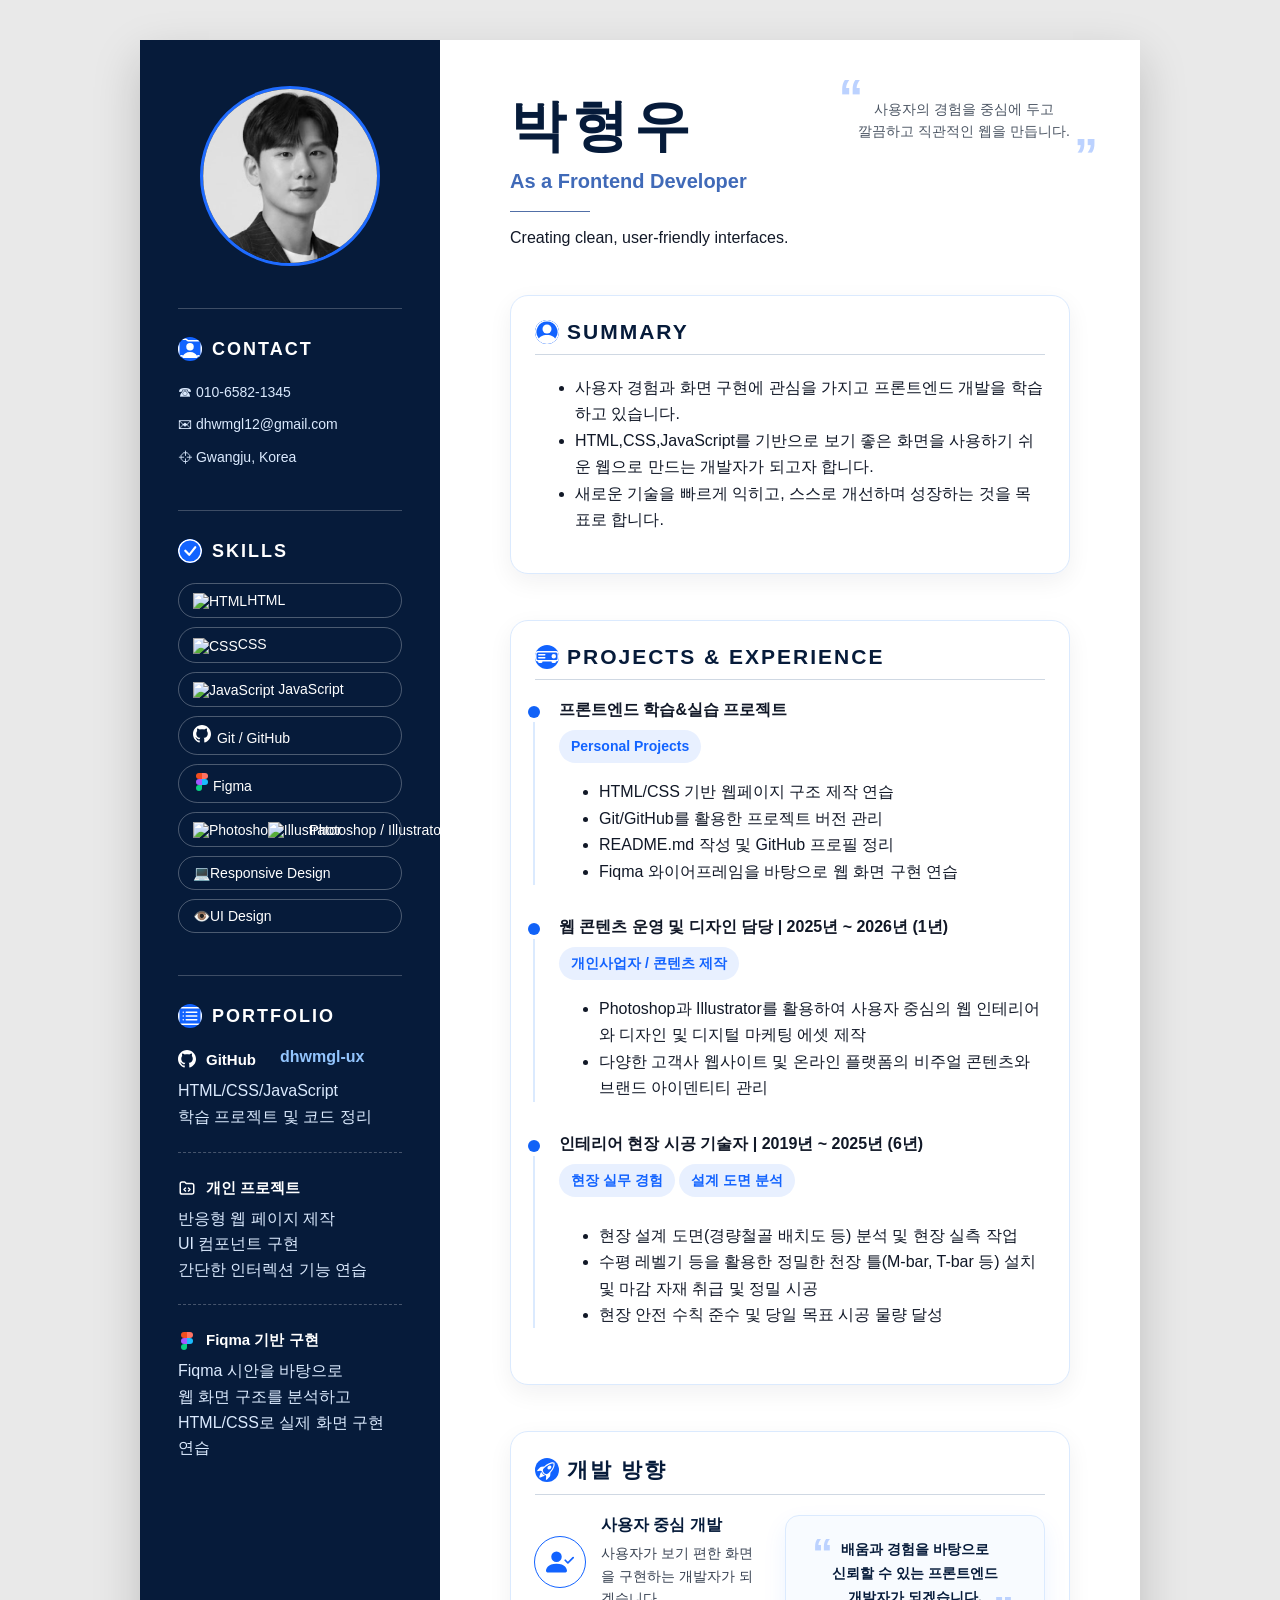
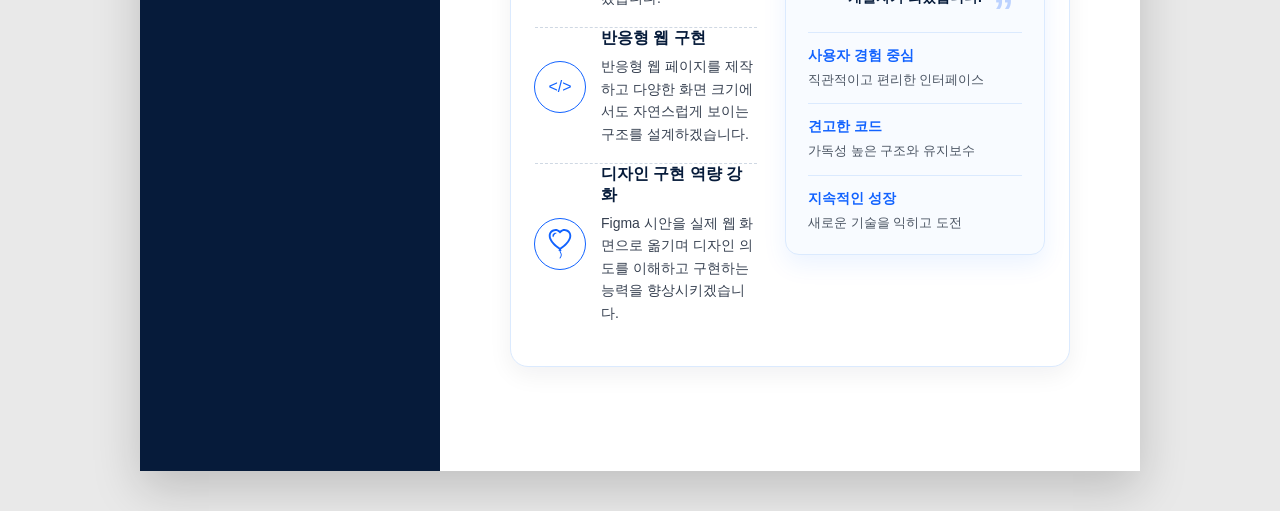
==== resume2026/index2.html @ 9ec42ae1 "260604애니메이션작업완료" ====
<!doctype html>
<html lang="ko">
  <head>
    <meta charset="UTF-8" />
    <meta name="viewport" content="width=device-width, initial-scale=1.0" />
    <title>박형우 포트폴리오 이력서</title>
    <link rel="stylesheet" href="style2.css" />
  </head>
  <body>
    <main class="resume">
      <aside class="sidebar">
        <div class="profile">
          <img src="ai.png" alt="박형우 프로필 사진" />
        </div>

        <section class="side-section">
          <h2>
            <svg
              class="title-icon"
              xmlns="http://www.w3.org/2000/svg"
              width="16"
              height="16"
              fill="currentColor"
              viewBox="0 0 16 16"
            >
              <path d="M8 9.05a2.5 2.5 0 1 0 0-5 2.5 2.5 0 0 0 0 5" />
              <path
                d="M1 1a1 1 0 0 0-1 1v11a1 1 0 0 0 1 1h.5a.5.5 0 0 0 .5-.5.5.5 0 0 1 1 0 .5.5 0 0 0 .5.5h9a.5.5 0 0 0 .5-.5.5.5 0 0 1 1 0 .5.5 0 0 0 .5.5h.5a1 1 0 0 0 1-1V3a1 1 0 0 0-1-1H6.707L6 1.293A1 1 0 0 0 5.293 1zm0 1h4.293L6 2.707A1 1 0 0 0 6.707 3H15v10h-.085a1.5 1.5 0 0 0-2.4-.63C11.885 11.223 10.554 10 8 10c-2.555 0-3.886 1.224-4.514 2.37a1.5 1.5 0 0 0-2.4.63H1z"
              />
            </svg>
            CONTACT
          </h2>

          <p>☎ 010-6582-1345</p>
          <p>✉ dhwmgl12@gmail.com</p>
          <p>⌖ Gwangju, Korea</p>
        </section>

        <section class="side-section">
          <h2>
            <svg
              class="title-icon"
              xmlns="http://www.w3.org/2000/svg"
              width="16"
              height="16"
              fill="currentColor"
              viewBox="0 0 16 16"
            >
              <path
                d="M8 15A7 7 0 1 1 8 1a7 7 0 0 1 0 14m0 1A8 8 0 1 0 8 0a8 8 0 0 0 0 16"
              />
              <path
                d="m10.97 4.97-.02.022-3.473 4.425-2.093-2.094a.75.75 0 0 0-1.06 1.06L6.97 11.03a.75.75 0 0 0 1.079-.02l3.992-4.99a.75.75 0 0 0-1.071-1.05"
              />
            </svg>
            SKILLS
          </h2>

          <ul class="skill-list">
            <li>
              <img
                class="skill-icon"
                src="https://cdn.jsdelivr.net/gh/devicons/devicon@latest/icons/html5/html5-original.svg"
                alt="HTML"
              />HTML
            </li>
            <li>
              <img
                class="skill-icon"
                src="https://cdn.jsdelivr.net/gh/devicons/devicon@latest/icons/css3/css3-original.svg"
                alt="CSS"
              />CSS
            </li>
            <li>
              <img
                class="skill-icon"
                src="https://cdn.jsdelivr.net/gh/devicons/devicon@latest/icons/javascript/javascript-original.svg"
                alt="JavaScript"
              />
              JavaScript
            </li>
            <li>
              <svg
                class="pf-img"
                xmlns="http://www.w3.org/2000/svg"
                viewBox="0 0 24 24"
                fill="currentColor"
              >
                <path
                  d="M12 0C5.37 0 0 5.37 0 12c0 5.3 3.44 9.8 8.21 11.39.6.11.82-.26.82-.58v-2.17c-3.34.73-4.04-1.61-4.04-1.61-.55-1.39-1.34-1.76-1.34-1.76-1.09-.75.08-.74.08-.74 1.21.09 1.85 1.24 1.85 1.24 1.07 1.84 2.81 1.31 3.5 1 .11-.78.42-1.31.76-1.61-2.67-.3-5.47-1.33-5.47-5.93 0-1.31.47-2.38 1.24-3.22-.12-.3-.54-1.52.12-3.18 0 0 1.01-.32 3.3 1.23.96-.27 1.98-.4 3-.4s2.04.13 3 .4c2.29-1.55 3.3-1.23 3.3-1.23.66 1.66.24 2.88.12 3.18.77.84 1.24 1.91 1.24 3.22 0 4.61-2.81 5.63-5.48 5.93.43.37.81 1.1.81 2.22v3.29c0 .32.22.7.83.58C20.56 21.8 24 17.3 24 12c0-6.63-5.37-12-12-12z"
                />
              </svg>
              Git / GitHub
            </li>
            <li>
              <svg
                class="pf-img"
                xmlns="http://www.w3.org/2000/svg"
                viewBox="0 0 38 57"
              >
                <path fill="#F24E1E" d="M19 0H9.5a9.5 9.5 0 0 0 0 19H19V0z" />
                <path fill="#A259FF" d="M19 19H9.5a9.5 9.5 0 0 0 0 19H19V19z" />
                <path fill="#0ACF83" d="M19 38H9.5A9.5 9.5 0 1 0 19 47.5V38z" />
                <path fill="#FF7262" d="M19 0h9.5a9.5 9.5 0 1 1 0 19H19V0z" />
                <path
                  fill="#1ABCFE"
                  d="M19 19h9.5a9.5 9.5 0 1 1 0 19H19V19z"
                /></svg
              >Figma
            </li>
            <li class="skill-photoshop">
              <span class="logo-stack">
                <img
                  class="skill-icon"
                  src="https://cdn.jsdelivr.net/gh/devicons/devicon@latest/icons/photoshop/photoshop-original.svg"
                  alt="Photoshop" />
                <img
                  class="skill-icon"
                  src="https://cdn.jsdelivr.net/gh/devicons/devicon@latest/icons/illustrator/illustrator-original.svg"
                  alt="Illustrator"
              /></span>
              Photoshop / Illustrator
            </li>

            <li>💻Responsive Design</li>
            <li>👁️UI Design</li>
          </ul>
        </section>

        <section class="side-section">
          <h2>
            <svg
              class="title-icon"
              xmlns="http://www.w3.org/2000/svg"
              width="16"
              height="16"
              fill="currentColor"
              viewBox="0 0 16 16"
            >
              <path
                d="M14.5 3a.5.5 0 0 1 .5.5v9a.5.5 0 0 1-.5.5h-13a.5.5 0 0 1-.5-.5v-9a.5.5 0 0 1 .5-.5zm-13-1A1.5 1.5 0 0 0 0 3.5v9A1.5 1.5 0 0 0 1.5 14h13a1.5 1.5 0 0 0 1.5-1.5v-9A1.5 1.5 0 0 0 14.5 2z"
              />
              <path
                d="M5 8a.5.5 0 0 1 .5-.5h7a.5.5 0 0 1 0 1h-7A.5.5 0 0 1 5 8m0-2.5a.5.5 0 0 1 .5-.5h7a.5.5 0 0 1 0 1h-7a.5.5 0 0 1-.5-.5m0 5a.5.5 0 0 1 .5-.5h7a.5.5 0 0 1 0 1h-7a.5.5 0 0 1-.5-.5m-1-5a.5.5 0 1 1-1 0 .5.5 0 0 1 1 0M4 8a.5.5 0 1 1-1 0 .5.5 0 0 1 1 0m0 2.5a.5.5 0 1 1-1 0 .5.5 0 0 1 1 0"
              />
            </svg>
            PORTFOLIO
          </h2>

          <div class="portfolio-item">
            <h3 class="sidebar-title">
              <svg
                class="pf-img"
                xmlns="http://www.w3.org/2000/svg"
                viewBox="0 0 24 24"
                fill="currentColor"
              >
                <path
                  d="M12 0C5.37 0 0 5.37 0 12c0 5.3 3.44 9.8 8.21 11.39.6.11.82-.26.82-.58v-2.17c-3.34.73-4.04-1.61-4.04-1.61-.55-1.39-1.34-1.76-1.34-1.76-1.09-.75.08-.74.08-.74 1.21.09 1.85 1.24 1.85 1.24 1.07 1.84 2.81 1.31 3.5 1 .11-.78.42-1.31.76-1.61-2.67-.3-5.47-1.33-5.47-5.93 0-1.31.47-2.38 1.24-3.22-.12-.3-.54-1.52.12-3.18 0 0 1.01-.32 3.3 1.23.96-.27 1.98-.4 3-.4s2.04.13 3 .4c2.29-1.55 3.3-1.23 3.3-1.23.66 1.66.24 2.88.12 3.18.77.84 1.24 1.91 1.24 3.22 0 4.61-2.81 5.63-5.48 5.93.43.37.81 1.1.81 2.22v3.29c0 .32.22.7.83.58C20.56 21.8 24 17.3 24 12c0-6.63-5.37-12-12-12z"
                />
              </svg>
              <span>GitHub</span>

              <a
                href="https://github.com/dhwmgl12-ux/dhwmgl12-ux"
                target="_blank"
                class="github-link"
                rel="noopener noreferrer"
                >dhwmgl-ux</a
              >
            </h3>

            <p>HTML/CSS/JavaScript <br />학습 프로젝트 및 코드 정리</p>
          </div>

          <div class="portfolio-item">
            <h3 class="sidebar-title">
              <svg
                class="pf-img"
                xmlns="http://www.w3.org/2000/svg"
                viewBox="0 0 24 24"
                fill="none"
                stroke="currentColor"
                stroke-width="2"
                stroke-linecap="round"
                stroke-linejoin="round"
              >
                <path
                  d="M3 6.5A2.5 2.5 0 0 1 5.5 4H9l2 2h7.5A2.5 2.5 0 0 1 21 8.5v9A2.5 2.5 0 0 1 18.5 20h-13A2.5 2.5 0 0 1 3 17.5z"
                />
                <path d="m10 12-2 2 2 2" />
                <path d="m14 12 2 2-2 2" />
              </svg>
              개인 프로젝트
            </h3>
            <p>
              반응형 웹 페이지 제작 <br />
              UI 컴포넌트 구현 <br />간단한 인터렉션 기능 연습
            </p>
          </div>

          <div class="portfolio-item">
            <h3 class="sidebar-title">
              <svg
                class="pf-img"
                xmlns="http://www.w3.org/2000/svg"
                viewBox="0 0 38 57"
              >
                <path fill="#F24E1E" d="M19 0H9.5a9.5 9.5 0 0 0 0 19H19V0z" />
                <path fill="#A259FF" d="M19 19H9.5a9.5 9.5 0 0 0 0 19H19V19z" />
                <path fill="#0ACF83" d="M19 38H9.5A9.5 9.5 0 1 0 19 47.5V38z" />
                <path fill="#FF7262" d="M19 0h9.5a9.5 9.5 0 1 1 0 19H19V0z" />
                <path fill="#1ABCFE" d="M19 19h9.5a9.5 9.5 0 1 1 0 19H19V19z" />
              </svg>
              Fiqma 기반 구현
            </h3>
            <p>
              Fiqma 시안을 바탕으로 <br />웹 화면 구조를 분석하고
              <br />HTML/CSS로 실제 화면 구현 연습
            </p>
          </div>
        </section>
      </aside>

      <section class="main-content">
        <header class="intro">
          <h1>박형우</h1>
          <p class="job-title">As a Frontend Developer</p>
          <p class="intro-text">Creating clean, user-friendly interfaces.</p>
          <p class="quote-text">
            사용자의 경험을 중심에 두고 <br />
            깔끔하고 직관적인 웹을 만듭니다.
          </p>
        </header>

        <section class="content-section">
          <h2 class="sidebar-title">
            <svg
              class="title-icon"
              xmlns="http://www.w3.org/2000/svg"
              width="16"
              height="16"
              fill="currentColor"
              viewBox="0 0 16 16"
            >
              <path d="M11 6a3 3 0 1 1-6 0 3 3 0 0 1 6 0" />
              <path
                fill-rule="evenodd"
                d="M0 8a8 8 0 1 1 16 0A8 8 0 0 1 0 8m8-7a7 7 0 0 0-5.468 11.37C3.242 11.226 4.805 10 8 10s4.757 1.225 5.468 2.37A7 7 0 0 0 8 1"
              />
            </svg>
            SUMMARY
          </h2>
          <ul>
            <li>
              사용자 경험과 화면 구현에 관심을 가지고 프론트엔드 개발을 학습하고
              있습니다.
            </li>
            <li>
              HTML,CSS,JavaScript를 기반으로 보기 좋은 화면을 사용하기 쉬운
              웹으로 만드는 개발자가 되고자 합니다.
            </li>
            <li>
              새로운 기술을 빠르게 익히고, 스스로 개선하며 성장하는 것을 목표로
              합니다.
            </li>
          </ul>
        </section>

        <section class="content-section">
          <h2 class="sidebar-title">
            <svg
              class="title-icon"
              xmlns="http://www.w3.org/2000/svg"
              width="16"
              height="16"
              fill="currentColor"
              viewBox="0 0 16 16"
            >
              <path
                d="M14 7.5a1.5 1.5 0 1 1-3 0 1.5 1.5 0 0 1 3 0M2.5 6a.5.5 0 0 0 0 1h4a.5.5 0 0 0 0-1zm0 2a.5.5 0 0 0 0 1h4a.5.5 0 0 0 0-1z"
              />
              <path
                d="M0 6a2 2 0 0 1 2-2h12a2 2 0 0 1 2 2v3a2 2 0 0 1-2 2 1 1 0 0 1-1 1h-1a1 1 0 0 1-1-1H5a1 1 0 0 1-1 1H3a1 1 0 0 1-1-1 2 2 0 0 1-2-2zm2-1a1 1 0 0 0-1 1v3a1 1 0 0 0 1 1h12a1 1 0 0 0 1-1V6a1 1 0 0 0-1-1z"
              />
            </svg>
            PROJECTS & EXPERIENCE
          </h2>

          <div class="experience-item">
            <h3>프론트엔드 학습&실습 프로젝트</h3>
            <p class="tag">Personal Projects</p>

            <ul>
              <li>HTML/CSS 기반 웹페이지 구조 제작 연습</li>
              <li>Git/GitHub를 활용한 프로젝트 버전 관리</li>
              <li>README.md 작성 및 GitHub 프로필 정리</li>
              <li>Fiqma 와이어프레임을 바탕으로 웹 화면 구현 연습</li>
            </ul>
          </div>

          <div class="experience-item">
            <h3>웹 콘텐츠 운영 및 디자인 담당 | 2025년 ~ 2026년 (1년)</h3>
            <p class="tag">개인사업자 / 콘텐츠 제작</p>

            <div>
              <ul>
                <li>
                  Photoshop과 Illustrator를 활용하여 사용자 중심의 웹 인테리어와
                  디자인 및 디지털 마케팅 에셋 제작
                </li>
                <li>
                  다양한 고객사 웹사이트 및 온라인 플랫폼의 비주얼 콘텐츠와
                  브랜드 아이덴티티 관리
                </li>
              </ul>
            </div>
          </div>

          <div class="experience-item">
            <h3>인테리어 현장 시공 기술자 | 2019년 ~ 2025년 (6년)</h3>
            <p class="tag-second">현장 실무 경험</p>
            <p class="tag-second">설계 도면 분석</p>

            <div>
              <ul>
                <li>
                  현장 설계 도면(경량철골 배치도 등) 분석 및 현장 실측 작업
                </li>
                <li>
                  수평 레벨기 등을 활용한 정밀한 천장 틀(M-bar, T-bar 등) 설치
                  및 마감 자재 취급 및 정밀 시공
                </li>
                <li>현장 안전 수칙 준수 및 당일 목표 시공 물량 달성</li>
              </ul>
            </div>
          </div>
        </section>

        <section class="content-section">
          <h2 class="sidebar-title">
            <svg
              class="title-icon"
              xmlns="http://www.w3.org/2000/svg"
              width="12"
              height="12"
              fill="currentColor"
              viewBox="-2 -2 22 18"
            >
              <path
                d="M9.752 6.193c.599.6 1.73.437 2.528-.362s.96-1.932.362-2.531c-.599-.6-1.73-.438-2.528.361-.798.8-.96 1.933-.362 2.532"
              />
              <path
                d="M15.811 3.312c-.363 1.534-1.334 3.626-3.64 6.218l-.24 2.408a2.56 2.56 0 0 1-.732 1.526L8.817 15.85a.51.51 0 0 1-.867-.434l.27-1.899c.04-.28-.013-.593-.131-.956a9 9 0 0 0-.249-.657l-.082-.202c-.815-.197-1.578-.662-2.191-1.277-.614-.615-1.079-1.379-1.275-2.195l-.203-.083a10 10 0 0 0-.655-.248c-.363-.119-.675-.172-.955-.132l-1.896.27A.51.51 0 0 1 .15 7.17l2.382-2.386c.41-.41.947-.67 1.524-.734h.006l2.4-.238C9.005 1.55 11.087.582 12.623.208c.89-.217 1.59-.232 2.08-.188.244.023.435.06.57.093q.1.026.16.045c.184.06.279.13.351.295l.029.073a3.5 3.5 0 0 1 .157.721c.055.485.051 1.178-.159 2.065m-4.828 7.475.04-.04-.107 1.081a1.54 1.54 0 0 1-.44.913l-1.298 1.3.054-.38c.072-.506-.034-.993-.172-1.418a9 9 0 0 0-.164-.45c.738-.065 1.462-.38 2.087-1.006M5.205 5c-.625.626-.94 1.351-1.004 2.09a9 9 0 0 0-.45-.164c-.424-.138-.91-.244-1.416-.172l-.38.054 1.3-1.3c.245-.246.566-.401.91-.44l1.08-.107zm9.406-3.961c-.38-.034-.967-.027-1.746.163-1.558.38-3.917 1.496-6.937 4.521-.62.62-.799 1.34-.687 2.051.107.676.483 1.362 1.048 1.928.564.565 1.25.941 1.924 1.049.71.112 1.429-.067 2.048-.688 3.079-3.083 4.192-5.444 4.556-6.987.183-.771.18-1.345.138-1.713a3 3 0 0 0-.045-.283 3 3 0 0 0-.3-.041Z"
              />
              <path
                d="M7.009 12.139a7.6 7.6 0 0 1-1.804-1.352A7.6 7.6 0 0 1 3.794 8.86c-1.102.992-1.965 5.054-1.839 5.18.125.126 3.936-.896 5.054-1.902Z"
              />
            </svg>
            개발 방향
          </h2>

          <div class="direction-wrap">
            <div class="direction-left">
              <div class="direction-item">
                <div class="direction-circle">
                  <svg
                    xmlns="http://www.w3.org/2000/svg"
                    width="28"
                    height="28"
                    fill="currentColor"
                    class="bi bi-person-check-fill"
                    viewBox="0 0 16 16"
                  >
                    <path
                      fill-rule="evenodd"
                      d="M15.854 5.146a.5.5 0 0 1 0 .708l-3 3a.5.5 0 0 1-.708 0l-1.5-1.5a.5.5 0 0 1 .708-.708L12.5 7.793l2.646-2.647a.5.5 0 0 1 .708 0"
                    />
                    <path
                      d="M1 14s-1 0-1-1 1-4 6-4 6 3 6 4-1 1-1 1zm5-6a3 3 0 1 0 0-6 3 3 0 0 0 0 6"
                    />
                  </svg>
                </div>
                <div>
                  <h3>사용자 중심 개발</h3>
                  <p>사용자가 보기 편한 화면을 구현하는 개발자가 되겠습니다.</p>
                </div>
              </div>

              <div class="direction-item">
                <div class="direction-circle">
                  <span class="direction-icon">&lt;/&gt;</span>
                </div>
                <div>
                  <h3>반응형 웹 구현</h3>
                  <p>
                    반응형 웹 페이지를 제작하고 다양한 화면 크기에서도
                    자연스럽게 보이는 구조를 설계하겠습니다.
                  </p>
                </div>
              </div>

              <div class="direction-item">
                <div class="direction-circle">
                  <svg
                    xmlns="http://www.w3.org/2000/svg"
                    width="30"
                    height="30"
                    fill="currentColor"
                    class="bi bi-balloon-heart"
                    viewBox="0 0 16 16"
                  >
                    <path
                      fill-rule="evenodd"
                      d="m8 2.42-.717-.737c-1.13-1.161-3.243-.777-4.01.72-.35.685-.451 1.707.236 3.062C4.16 6.753 5.52 8.32 8 10.042c2.479-1.723 3.839-3.29 4.491-4.577.687-1.355.587-2.377.236-3.061-.767-1.498-2.88-1.882-4.01-.721zm-.49 8.5c-10.78-7.44-3-13.155.359-10.063q.068.062.132.129.065-.067.132-.129c3.36-3.092 11.137 2.624.357 10.063l.235.468a.25.25 0 1 1-.448.224l-.008-.017c.008.11.02.202.037.29.054.27.161.488.419 1.003.288.578.235 1.15.076 1.629-.157.469-.422.867-.588 1.115l-.004.007a.25.25 0 1 1-.416-.278c.168-.252.4-.6.533-1.003.133-.396.163-.824-.049-1.246l-.013-.028c-.24-.48-.38-.758-.448-1.102a3 3 0 0 1-.052-.45l-.04.08a.25.25 0 1 1-.447-.224l.235-.468ZM6.013 2.06c-.649-.18-1.483.083-1.85.798-.131.258-.245.689-.08 1.335.063.244.414.198.487-.043.21-.697.627-1.447 1.359-1.692.217-.073.304-.337.084-.398"
                    />
                  </svg>
                </div>

                <div>
                  <h3>디자인 구현 역량 강화</h3>
                  <p>
                    Figma 시안을 실제 웹 화면으로 옮기며 디자인 의도를 이해하고
                    구현하는 능력을 향상시키겠습니다.
                  </p>
                </div>
              </div>
            </div>

            <div class="direction-card">
              <p class="card-quote">
                배움과 경험을 바탕으로<br />
                신뢰할 수 있는 프론트엔드<br />
                개발자가 되겠습니다.
              </p>

              <div class="card-item">
                <h4>사용자 경험 중심</h4>
                <p>직관적이고 편리한 인터페이스</p>
              </div>

              <div class="card-item">
                <h4>견고한 코드</h4>
                <p>가독성 높은 구조와 유지보수</p>
              </div>

              <div class="card-item">
                <h4>지속적인 성장</h4>
                <p>새로운 기술을 익히고 도전</p>
              </div>
            </div>
          </div>
        </section>
      </section>
    </main>
  </body>
</html>
---- resume2026/style2.css ----
* {
  box-sizing: border-box;
}

@import url("https://fonts.googleapis.com/css2?family=Noto+Sans+KR:wght@400;500;600;700;800&display=swap");

body {
  margin: 0;
  background: #e9e9e9;
  font-family: "Noto Sans KR", sans-serif;
  color: #111827;
}

/* 전체 이력서 박스 */
.resume {
  width: 1000px;
  max-width: 95%;
  margin: 40px auto;
  display: grid;
  grid-template-columns: 300px 1fr;
  background: #fff;
  box-shadow: 0 18px 45px rgba(0, 0, 0, 0.18);
  overflow: hidden;
}

.sidebar {
  background: #061b3a;
  color: #fff;
  padding: 46px 38px;
}

.profile {
  width: 180px;
  height: 180px;
  margin: 0 auto 42px;
  border-radius: 50%;
  overflow: hidden;
  border: 3px solid #1e6bff;
}

.profile img {
  width: 100%;
  height: 100%;
  object-fit: cover;
  filter: grayscale(100%);
}
/* 사이드 섹션 */
.side-section {
  margin-bottom: 42px;
  padding-top: 28px;
  border-top: 1px solid rgba(255, 255, 255, 0.22);
}

.side-section h2 {
  margin: 0 0 20px;
  font-size: 18px;
  letter-spacing: 2px;
  color: #fff;
  display: flex;
  align-items: center;
  gap: 10px;
}

.side-section p {
  margin: 10px 0;
  font-size: 14px;
  line-height: 1.6;
  color: #dbeafe;
}

/* 스킬 */
.skill-list {
  list-style: none;
  padding: 0;
  margin: 0;
}

.skill-list li {
  margin-bottom: 9px;
  padding: 8px 14px;
  border: 1px solid rgba(255, 255, 255, 0.28);
  border-radius: 999px;
  font-size: 14px;
  color: #fff;

  transition:
    transform 0.22s ease,
    background 0.22s ease,
    border-color 0.22s ease;
}

.skill-list li:hover {
  transform: translatex(6px);
  background: rgba(18, 99, 255, 0.16);
  border-color: #1263ff;
}

/* photoshop + illustrator 겹침 효과 */
.skill-photoshop {
  display: flex;
  align-items: center;
  white-space: nowrap;
}

.skill-photoshop img + img {
  margin-left: -12px;
}

.skill-icon {
  width: 20px;
  height: 20px;
  object-fit: contain;
  vertical-align: middle;
}

.pf-img {
  width: 18px;
  height: 18px;
  margin-right: 2px;
}

/* 포트폴리오 */
.portfolio-item {
  margin-bottom: 26px;
  padding-bottom: 22px;
  border-bottom: 1px dashed rgba(255, 255, 255, 0.25);
}

.portfolio-item:last-child {
  border-bottom: none;
}

.portfolio-item h3 {
  margin: 0 0 8px;
  font-size: 15px;
  color: #fff;
}

.portfolio-item p {
  margin: 0;
  font-size: 16px;
  line-height: 1.6;
  color: #dbeafe;
}

/* github 링크 */
.github-link {
  margin-left: 16px;
  margin-bottom: 4px;
  color: #93c5fd;
  font-size: 16px;
  text-decoration: none;
  font-weight: 600;
}

/* 오른쪽 본문 */
.main-content {
  padding: 58px 70px;
  background: #fff;
}

/* 상단 소개 */
.intro {
  margin-bottom: 48px;
  position: relative;
}

.intro h1 {
  margin: 0;
  font-size: 56px;
  line-height: 1;
  letter-spacing: 6px;
  color: #061b3a;
}

.job-title {
  margin: 16px 0 18px;
  font-size: 20px;
  font-weight: 800;
  color: #406ab8;
}

.intro-text {
  border-top: none;
  position: relative;
  padding-top: 18px;
}
/* 인트로 선 */
.intro-text::before {
  content: "";
  position: absolute;
  top: 0%;
  width: 80px;
  height: 1px;
  background-color: #516fa7;
}

/* 오른쪽 상단 문구 */
.quote-text {
  position: absolute;
  top: 0;
  right: 0;
  margin: 0;
  font-size: 14px;
  line-height: 1.6;
  text-align: center;
  color: #4b5563;

  animation: softFade 4s ease-in-out infinite;
}

.quote-text::before {
  content: "“";
  position: absolute;
  top: -40px;
  left: -20px;
  color: #bcd2ff;
  font-size: 50px;
  font-weight: bold;
}

.quote-text::after {
  content: "”";
  position: absolute;
  right: -28px;
  bottom: -52px;
  font-size: 48px;
  color: #bcd2ff;
  font-weight: bold;
}

@keyframes softFade {
  0% {
    opacity: 0;
    transform: translateY(8px);
  }

  20% {
    opacity: 1;
    transform: translateY(0);
  }

  75% {
    opacity: 1;
    transform: translateY(0);
  }

  100% {
    opacity: 0;
    transform: translateY(-6px);
  }
}

/* 오른쪽 섹션 공통 */
/* 섹션을 카드처럼 보이게 만들기 */
.content-section {
  margin-bottom: 46px;
  padding: 24px;
  border: 1px solid #dbeafe;
  border-radius: 18px;
  background: #fff;
  box-shadow: 0 8px 24px rgba(15, 23, 42, 0.06);

  transition:
    transform 0.25s ease,
    box-shadow 0.25s ease,
    border-color 0.25s ease;
}

/* 오른쪽 섹션 hover */
.content-section:hover {
  transform: translateY(-4px);
  border-color: #1263ff;
  box-shadow: 0 14px 32px rgba(18, 99, 255, 0.12);
}

.content-section h2 {
  display: flex;
  align-items: center;
  gap: 8px;
  margin: 0 0 20px;
  padding-bottom: 10px;
  border-bottom: 1px solid #cfd8e3;
  font-size: 21px;
  letter-spacing: 2px;
  color: #061b3a;
}

.content-section li {
  line-height: 1.65;
}

/* 제목 속성값과 아이콘 hover */
.title-icon {
  width: 24px;
  height: 24px;
  border-radius: 50%;
  background: #1263ff;
  color: #fff;
  display: flex;
  align-items: center;
  justify-content: center;
  font-size: 12px;

  transition:
    transform 0.25s ease,
    box-shadow 0.25s ease;
}

.content-section:hover .title-icon {
  transform: scale(1.08);
  box-shadow: 0 0 0 5px rgba(18, 99, 255, 0.12);
}

.title-icon-dark {
  width: 24px;
  height: 24px;
  border-radius: 50%;
  background: #1e3874;
  color: #fff;
  display: flex;
  align-items: center;
  justify-content: center;
  font-size: 12px;
}

.title-icon svg {
  width: 14px;
  height: 14px;
  display: block;
}

/* h2 ,h3 정렬*/
.sidebar-title {
  display: flex;
  align-items: center;
  gap: 8px;
}

/* 경험 항목 */
.experience-item {
  position: relative;
  margin-bottom: 32px;
  padding-left: 24px;
}

/* PROJECTS & EXPERIENCE 본문 옆 파란 점 */
.experience-item::before {
  content: "";
  position: absolute;
  left: -7px;
  top: 6px;
  width: 12px;
  height: 12px;
  background: #1162f7;
  border-radius: 50%;
  z-index: 2;
}

/* PROJECTS & EXPERIENCE 본문 옆 실선 */
.experience-item::after {
  content: "";
  position: absolute;
  left: -2px;
  top: 22px;
  bottom: 0;
  width: 2px;
  background: #dbeafe;
  z-index: 1;
}

.experience-item h3 {
  display: block;
  margin: 0 10px 9px 0;
  font-size: 16px;
  color: #111827;
}

.experience-item p {
  margin: 0 0 10px;
  font-size: 14px;
  line-height: 1.65;
}

.experience-item .tag {
  display: flex;
  width: fit-content;
  align-items: center;
  padding: 5px 12px;
  background: #e8f0ff;
  border-radius: 999px;
  color: #1263ff;
  font-size: 14px;
  font-weight: 600;
  vertical-align: middle;
}

.tag-second {
  display: inline-flex;
  width: fit-content;
  align-items: center;

  margin: 0 8px 4px 0;
  padding: 5px 12px;
  background: #e8f0ff;
  border-radius: 999px;
  color: #1263ff;
  font-size: 12px;
  font-weight: 600;
}

.direction-wrap {
  display: grid;
  grid-template-columns: 1fr 260px;
  gap: 28px;
  align-items: start;
}

.direction-item {
  display: grid;
  grid-template-columns: 50px 1fr;
  gap: 16px;
  align-items: flex-start;
  padding-bottom: 18px;
  border-bottom: 1px dashed #cfd8e3;
}

.direction-item:last-child {
  border-bottom: none;
}

.direction-circle {
  height: 52px;
  width: 52px;
  border: 1px solid #1263ff;
  border-radius: 50%;
  color: #1263ff;

  display: flex;
  align-items: center;
  justify-content: center;
  justify-self: center;
  align-self: center;
  flex-shrink: 0;
}

.direction-item h3 {
  margin: 0 0 6px;
  font-size: 16px;
  color: #061b3a;
}

.direction-item p {
  margin: 0;
  font-size: 14px;
  line-height: 1.6;
  color: #374151;
}

/* 카드 속성 값과 hover */
.direction-card {
  padding: 22px;
  border: 1px solid #dbeafe;
  border-radius: 14px;
  background: #f8fbff;
  box-shadow: 0 10px 25px rgba(18, 99, 255, 0.08);

  transition:
    transform 0.25s ease,
    box-shadow 0.25s ease,
    border-color 0.25s ease;
}

.direction-card:hover {
  transform: translateY(-5px);
  border-color: #1263ff;
  box-shadow: 0 18 38px rgba(18, 99, 255, 0.16);
}

.card-quote {
  position: relative;
  margin: 0 0 22px;
  text-align: center;
  font-size: 14px;
  line-height: 1.7;
  font-weight: 700;
  color: #061b3a;
}

.card-quote::before {
  content: "“";
  position: absolute;
  top: -20px;
  left: 4px;
  font-size: 42px;
  color: #bcd2ff;
}

.card-quote::after {
  content: "”";
  position: absolute;
  right: 8px;
  bottom: -38px;
  font-size: 42px;
  color: #bcd2ff;
}

.card-item {
  padding-top: 14px;
  margin-top: 14px;
  border-top: 1px solid #dbeafe;
}

.card-item h4 {
  margin: 0 0 5px;
  font-size: 14px;
  color: #1263ff;
}

.card-item p {
  margin: 0;
  font-size: 13px;
  line-height: 1.5;
  color: #4b5563;
}
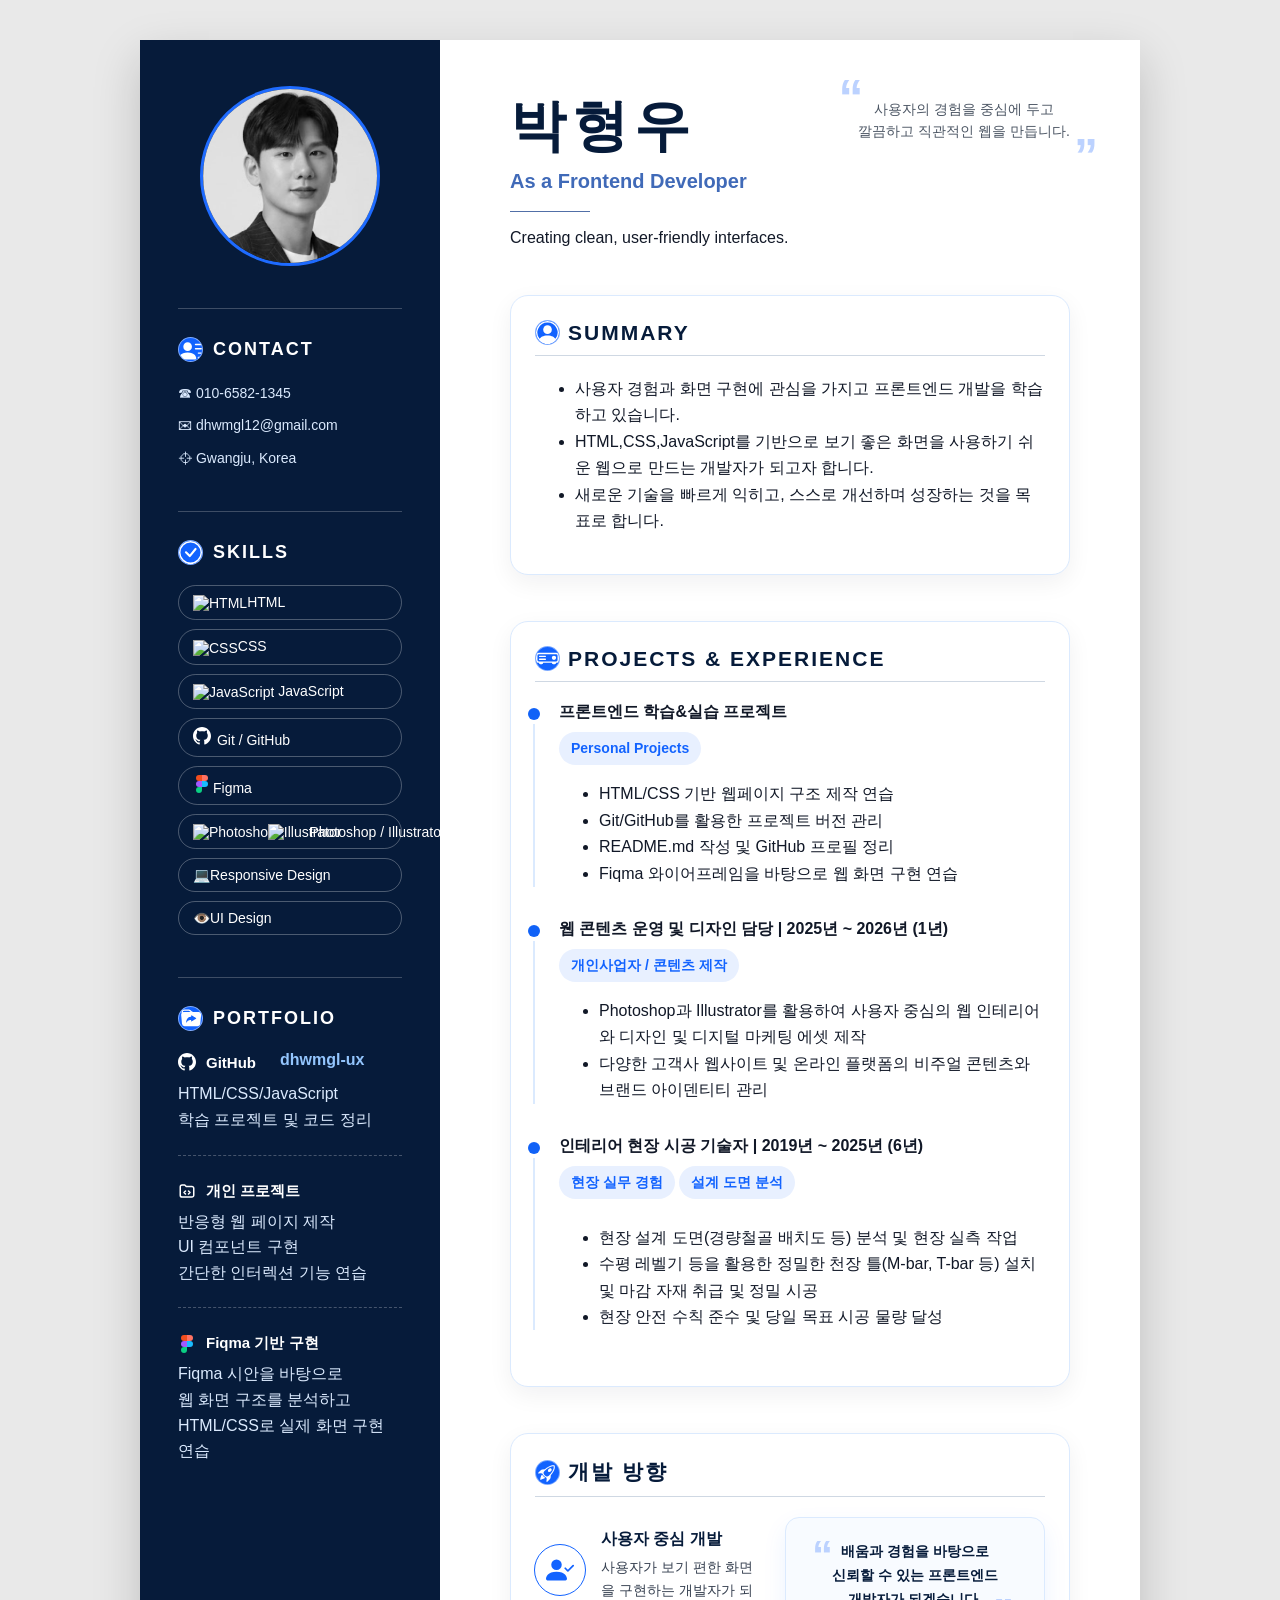
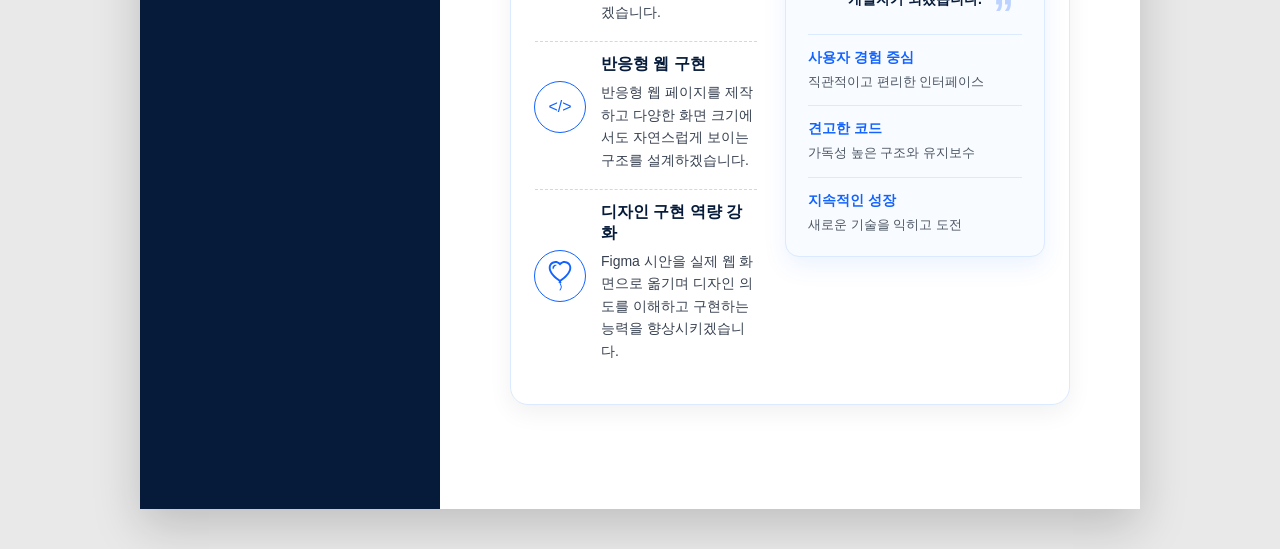
==== commit e7beb33a: "260605미디어쿼리완료" ====
--- a/resume2026/index2.html
+++ b/resume2026/index2.html
@@ -16,16 +16,13 @@
         <section class="side-section">
           <h2>
             <svg
-              class="title-icon"
-              xmlns="http://www.w3.org/2000/svg"
-              width="16"
-              height="16"
-              fill="currentColor"
-              viewBox="0 0 16 16"
-            >
-              <path d="M8 9.05a2.5 2.5 0 1 0 0-5 2.5 2.5 0 0 0 0 5" />
-              <path
-                d="M1 1a1 1 0 0 0-1 1v11a1 1 0 0 0 1 1h.5a.5.5 0 0 0 .5-.5.5.5 0 0 1 1 0 .5.5 0 0 0 .5.5h9a.5.5 0 0 0 .5-.5.5.5 0 0 1 1 0 .5.5 0 0 0 .5.5h.5a1 1 0 0 0 1-1V3a1 1 0 0 0-1-1H6.707L6 1.293A1 1 0 0 0 5.293 1zm0 1h4.293L6 2.707A1 1 0 0 0 6.707 3H15v10h-.085a1.5 1.5 0 0 0-2.4-.63C11.885 11.223 10.554 10 8 10c-2.555 0-3.886 1.224-4.514 2.37a1.5 1.5 0 0 0-2.4.63H1z"
+              xmlns="http://www.w3.org/2000/svg"
+              fill="currentColor"
+              class="title-icon"
+              viewBox="0 -1 16 16"
+            >
+              <path
+                d="M6 8a3 3 0 1 0 0-6 3 3 0 0 0 0 6m-5 6s-1 0-1-1 1-4 6-4 6 3 6 4-1 1-1 1zM11 3.5a.5.5 0 0 1 .5-.5h4a.5.5 0 0 1 0 1h-4a.5.5 0 0 1-.5-.5m.5 2.5a.5.5 0 0 0 0 1h4a.5.5 0 0 0 0-1zm2 3a.5.5 0 0 0 0 1h2a.5.5 0 0 0 0-1zm0 3a.5.5 0 0 0 0 1h2a.5.5 0 0 0 0-1z"
               />
             </svg>
             CONTACT
@@ -130,18 +127,13 @@
         <section class="side-section">
           <h2>
             <svg
-              class="title-icon"
-              xmlns="http://www.w3.org/2000/svg"
-              width="16"
-              height="16"
-              fill="currentColor"
-              viewBox="0 0 16 16"
-            >
-              <path
-                d="M14.5 3a.5.5 0 0 1 .5.5v9a.5.5 0 0 1-.5.5h-13a.5.5 0 0 1-.5-.5v-9a.5.5 0 0 1 .5-.5zm-13-1A1.5 1.5 0 0 0 0 3.5v9A1.5 1.5 0 0 0 1.5 14h13a1.5 1.5 0 0 0 1.5-1.5v-9A1.5 1.5 0 0 0 14.5 2z"
-              />
-              <path
-                d="M5 8a.5.5 0 0 1 .5-.5h7a.5.5 0 0 1 0 1h-7A.5.5 0 0 1 5 8m0-2.5a.5.5 0 0 1 .5-.5h7a.5.5 0 0 1 0 1h-7a.5.5 0 0 1-.5-.5m0 5a.5.5 0 0 1 .5-.5h7a.5.5 0 0 1 0 1h-7a.5.5 0 0 1-.5-.5m-1-5a.5.5 0 1 1-1 0 .5.5 0 0 1 1 0M4 8a.5.5 0 1 1-1 0 .5.5 0 0 1 1 0m0 2.5a.5.5 0 1 1-1 0 .5.5 0 0 1 1 0"
+              xmlns="http://www.w3.org/2000/svg"
+              fill="currentColor"
+              class="title-icon"
+              viewBox="0 -1 15 18"
+            >
+              <path
+                d="M13.81 3H9.828a2 2 0 0 1-1.414-.586l-.828-.828A2 2 0 0 0 6.172 1H2.5a2 2 0 0 0-2 2l.04.87a2 2 0 0 0-.342 1.311l.637 7A2 2 0 0 0 2.826 14h10.348a2 2 0 0 0 1.991-1.819l.637-7A2 2 0 0 0 13.81 3M2.19 3q-.362.002-.683.12L1.5 2.98a1 1 0 0 1 1-.98h3.672a1 1 0 0 1 .707.293L7.586 3zm9.608 5.271-3.182 1.97c-.27.166-.616-.036-.616-.372V9.1s-2.571-.3-4 2.4c.571-4.8 3.143-4.8 4-4.8v-.769c0-.336.346-.538.616-.371l3.182 1.969c.27.166.27.576 0 .742"
               />
             </svg>
             PORTFOLIO
--- a/resume2026/style2.css
+++ b/resume2026/style2.css
@@ -1,3 +1,169 @@
+/* Tablet 900px 이하 */
+@media (max-width: 900px) {
+  .resume {
+    width: 100%;
+    max-width: 100%;
+    margin: 0;
+    grid-template-columns: 260px 1fr;
+  }
+
+  .sidebar {
+    padding: 36px 24px;
+  }
+
+  .main-content {
+    padding: 46px 40px;
+  }
+
+  .intro h1 {
+    font-size: 46px;
+    letter-spacing: 4px;
+  }
+
+  .quote-text {
+    position: static;
+    margin-top: 24px;
+    text-align: left;
+  }
+
+  .quote-text::before,
+  .quote-text::after {
+    display: none;
+  }
+
+  .direction-wrap {
+    grid-template-columns: 1fr;
+  }
+}
+
+/* 모바일 700px */
+@media (max-width: 700px) {
+  .resume {
+    display: block;
+    width: 100%;
+    max-width: 100%;
+    margin: 0;
+  }
+
+  .sidebar {
+    width: 100%;
+    padding: 36px 28px;
+  }
+
+  .profile {
+    width: 150px;
+    height: 150px;
+    margin: 0 auto 32px;
+  }
+
+  .side-section {
+    margin-bottom: 34px;
+    padding-top: 24px;
+  }
+
+  .skill-list {
+    display: grid;
+    grid-template-columns: 1fr 1fr;
+    gap: 8px;
+  }
+
+  .skill-list li {
+    margin-bottom: 0;
+    font-size: 13px;
+  }
+
+  .main-content {
+    padding: 42px 28px;
+  }
+
+  .intro {
+    margin-bottom: 40px;
+  }
+
+  .intro h1 {
+    font-size: 40px;
+    letter-spacing: 3px;
+  }
+
+  .job-title {
+    font-size: 17px;
+  }
+
+  .content-section {
+    margin-bottom: 38px;
+  }
+
+  .content-section h2 {
+    font-size: 18px;
+    letter-spacing: 1px;
+  }
+
+  .experience-item {
+    padding-left: 18px;
+  }
+
+  .direction-wrap {
+    grid-template-columns: 1fr;
+  }
+
+  .direction-item {
+    grid-template-columns: 44px 1fr;
+    gap: 14px;
+  }
+
+  .direction-circle {
+    width: 40px;
+    height: 40px;
+  }
+
+  .direction-card {
+    width: 100%;
+  }
+}
+
+/* small 모바일 480px 이하 */
+@media (max-width: 480px) {
+  .sidebar {
+    padding: 30px 22px;
+  }
+
+  .main-content {
+    padding: 36px 22px;
+  }
+
+  .intro h1 {
+    font-size: 34px;
+    letter-spacing: 2px;
+  }
+
+  .skill-list {
+    grid-template-columns: 1fr;
+  }
+
+  .content-section h2 {
+    font-size: 17px;
+  }
+
+  .content-section li {
+    font-size: 13px;
+  }
+
+  .experience-item h3,
+  .direction-item h3 {
+    font-size: 15px;
+  }
+
+  .direction-circle {
+    justify-self: start;
+    width: 38px;
+    height: 38px;
+  }
+
+  .card-quote {
+    font-size: 13px;
+  }
+}
+
 * {
   box-sizing: border-box;
 }
@@ -292,8 +458,9 @@
 
 /* 제목 속성값과 아이콘 hover */
 .title-icon {
-  width: 24px;
-  height: 24px;
+  width: 25px;
+  height: 25px;
+  border: 1px solid rgba(255, 255, 255, 0.45);
   border-radius: 50%;
   background: #1263ff;
   color: #fff;
@@ -445,7 +612,7 @@
 }
 
 .direction-item h3 {
-  margin: 0 0 6px;
+  margin: 12px 0 6px;
   font-size: 16px;
   color: #061b3a;
 }
